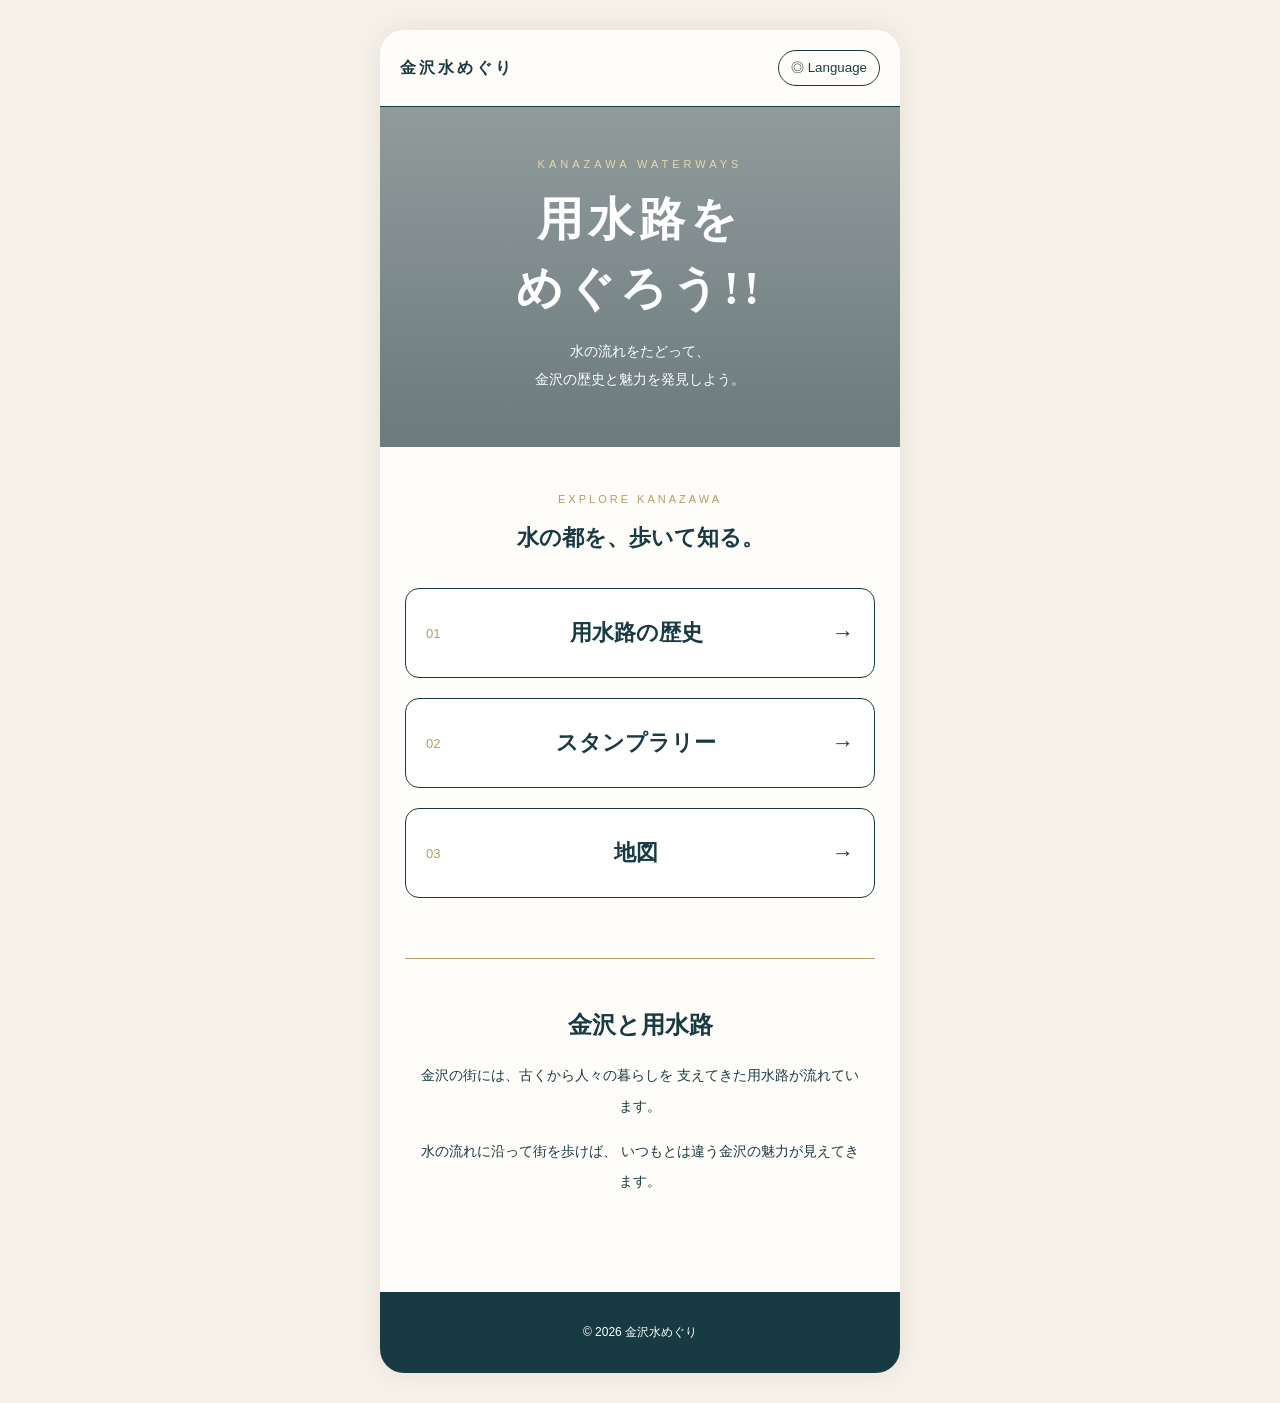
==== index.html @ 0e423199 "Add files via upload" ====
<!DOCTYPE html>
<html lang="ja">
<head>
    <meta charset="UTF-8">
    <meta name="viewport" content="width=device-width, initial-scale=1.0">
    <title>用水路をめぐろう!! | 金沢</title>
    <link rel="stylesheet" href="style.css">
</head>
<body>
    <div class="site">

        <header class="header">
            <div class="brand">金沢水めぐり</div>
            <button class="language" id="langButton" type="button">
                ◎ Language
            </button>
        </header>

        <section class="hero">
            <div class="hero-content">
                <p class="hero-subtitle">KANAZAWA WATERWAYS</p>
                <h1>用水路を<br>めぐろう!!</h1>
                <p class="hero-description">
                    水の流れをたどって、<br>
                    金沢の歴史と魅力を発見しよう。
                </p>
            </div>
        </section>

        <main>
            <p class="section-label">EXPLORE KANAZAWA</p>
            <h2>水の都を、歩いて知る。</h2>

            <div class="menu">
                <a href="history.html" class="menu-card">
                    <span class="menu-number">01</span>
                    <span class="menu-title">用水路の歴史</span>
                    <span class="menu-arrow">→</span>
                </a>

                <a href="stamp.html" class="menu-card">
                    <span class="menu-number">02</span>
                    <span class="menu-title">スタンプラリー</span>
                    <span class="menu-arrow">→</span>
                </a>

                <a href="map.html" class="menu-card">
                    <span class="menu-number">03</span>
                    <span class="menu-title">地図</span>
                    <span class="menu-arrow">→</span>
                </a>
            </div>

            <section class="introduction">
                <h2>金沢と用水路</h2>
                <p>
                    金沢の街には、古くから人々の暮らしを
                    支えてきた用水路が流れています。
                </p>
                <p>
                    水の流れに沿って街を歩けば、
                    いつもとは違う金沢の魅力が見えてきます。
                </p>
            </section>
        </main>

        <footer>
            <p>© 2026 金沢水めぐり</p>
        </footer>

    </div>

    <script src="script.js"></script>
</body>
</html>
---- style.css ----
:root {
    --navy: #183b43;
    --gold: #b69b64;
    --cream: #f6f2e9;
}

* {
    box-sizing: border-box;
}

body {
    margin: 0;
    background: var(--cream);
    color: var(--navy);
    font-family: "Yu Mincho", "Hiragino Mincho ProN", serif;
}

.site {
    max-width: 520px;
    min-height: 100vh;
    margin: auto;
    background: #fffdf9;
    box-shadow: 0 0 30px rgba(0,0,0,0.08);
}

.header {
    display: flex;
    justify-content: space-between;
    align-items: center;
    padding: 20px;
    border-bottom: 1px solid var(--navy);
}

.brand {
    font-weight: bold;
    letter-spacing: 3px;
    color: var(--navy);
    text-decoration: none;
}

.language {
    border: 1px solid var(--navy);
    border-radius: 20px;
    background: transparent;
    color: var(--navy);
    padding: 8px 12px;
    cursor: pointer;
}

.hero {
    min-height: 340px;
    display: flex;
    align-items: center;
    justify-content: center;
    text-align: center;

    background:
        linear-gradient(rgba(10,35,42,.45), rgba(10,35,42,.6)),
        url("kanazawa-water.jpg") center/cover;
    color: white;
}

.hero-content {
    padding: 30px 20px;
}

.hero-subtitle {
    font-family: sans-serif;
    font-size: 11px;
    letter-spacing: 4px;
    color: #e8d7ad;
}

.hero h1 {
    font-size: clamp(34px, 9vw, 46px);
    line-height: 1.5;
    letter-spacing: 5px;
    margin: 15px 0;
}

.hero-description {
    line-height: 2;
    font-size: 14px;
}

main {
    padding: 35px 25px 50px;
    text-align: center;
}

.section-label {
    color: var(--gold);
    font-family: sans-serif;
    font-size: 11px;
    letter-spacing: 3px;
}

main > h2 {
    font-size: 22px;
    margin-bottom: 35px;
}

.menu {
    display: flex;
    flex-direction: column;
    gap: 20px;
}

.menu-card {
    min-height: 90px;
    border: 1.5px solid var(--navy);
    border-radius: 14px;
    padding: 20px;
    display: flex;
    align-items: center;
    gap: 15px;
    color: var(--navy);
    text-decoration: none;
    background: white;
    transition: 0.2s;
}

.menu-card:hover {
    background: var(--navy);
    color: white;
    transform: translateY(-2px);
}

.menu-number {
    color: var(--gold);
    font-family: sans-serif;
    font-size: 13px;
}

.menu-title {
    flex: 1;
    font-size: 22px;
    font-weight: bold;
    text-align: center;
}

.menu-arrow {
    font-size: 22px;
}

.introduction {
    margin-top: 60px;
    padding: 30px 15px;
    border-top: 1px solid var(--gold);
}

.introduction h2 {
    font-size: 24px;
}

.introduction p {
    line-height: 2.2;
    font-size: 14px;
}

footer {
    padding: 20px;
    background: var(--navy);
    color: white;
    text-align: center;
    font-family: sans-serif;
    font-size: 12px;
}

@media (min-width: 700px) {
    .site {
        margin: 30px auto;
        border-radius: 24px;
        overflow: hidden;
    }
}


/* 歴史ページ */

.back-link {
    color: var(--navy);
    text-decoration: none;
    font-size: 13px;
}

.history-hero {
    background-color: var(--navy);
    color: white;
    padding: 55px 20px;
    text-align: center;
}

.history-hero .section-label {
    color: #dfc796;
}

.history-hero h1 {
    font-size: 32px;
    letter-spacing: 4px;
    margin: 15px 0;
}

.history-hero > p:last-child {
    font-size: 14px;
}

.history-main {
    padding: 30px 25px 60px;
    text-align: left;
}

.history-intro {
    margin-bottom: 50px;
}

.history-intro h2 {
    font-size: 22px;
    border-bottom: 1px solid var(--gold);
    padding-bottom: 15px;
}

.history-intro p,
.waterway p {
    line-height: 2;
    font-size: 15px;
}

.waterway {
    margin-bottom: 55px;
    padding-bottom: 35px;
    border-bottom: 1px solid #ddd;
}

.waterway img {
    width: 100%;
    height: 210px;
    object-fit: cover;
    border-radius: 12px;
    background: #e8e8e8;
}

.waterway-number {
    color: #a68a55;
    font-family: sans-serif;
    font-size: 12px;
    letter-spacing: 2px;
    margin-top: 20px;
}

.waterway h2 {
    font-size: 27px;
    margin: 10px 0 20px;
}

.waterway h3 {
    color: var(--navy);
    border-left: 4px solid var(--gold);
    padding-left: 12px;
    margin-top: 25px;
}

.return-button {
    display: block;
    text-align: center;
    padding: 18px;
    border: 1px solid var(--navy);
    border-radius: 12px;
    color: var(--navy);
    text-decoration: none;
    font-weight: bold;
}

.return-button:hover {
    background: var(--navy);
    color: white;
}
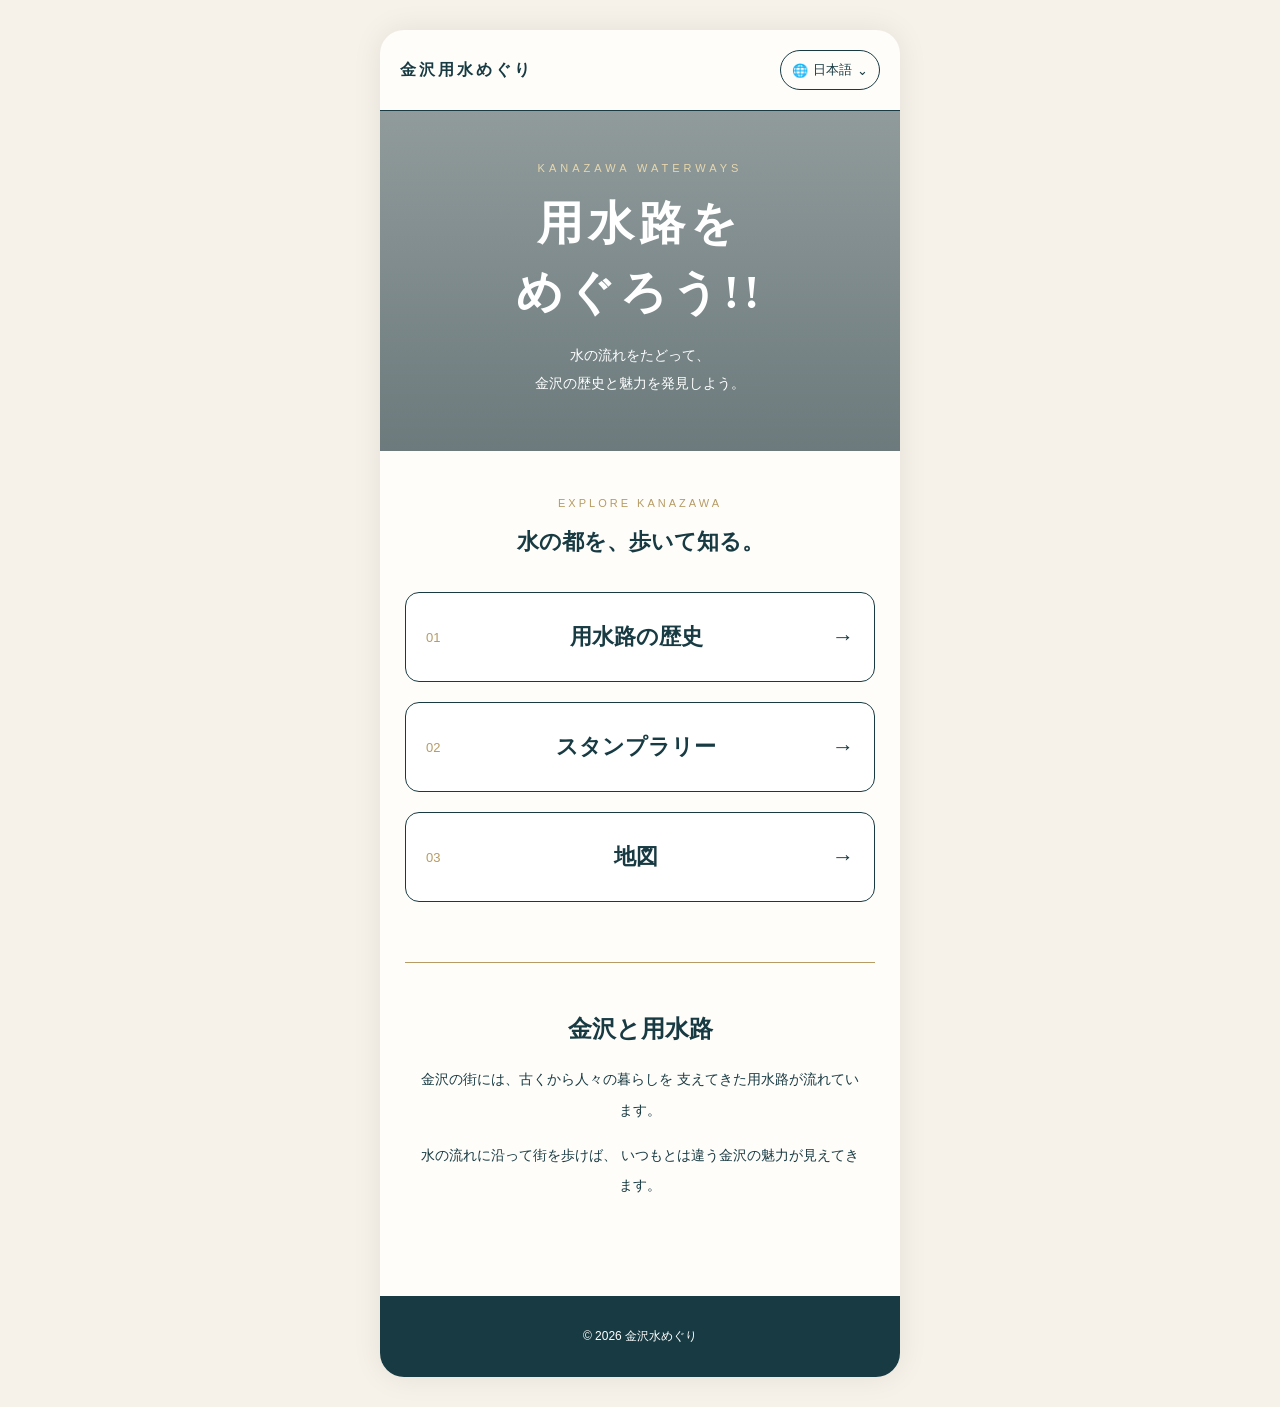
==== commit 17961f35: "Add files via upload" ====
--- a/index.html
+++ b/index.html
@@ -1,76 +1,78 @@
-
-<!DOCTYPE html>
-<html lang="ja">
-<head>
-    <meta charset="UTF-8">
-    <meta name="viewport" content="width=device-width, initial-scale=1.0">
-    <title>用水路をめぐろう!! | 金沢</title>
-    <link rel="stylesheet" href="style.css">
-</head>
-<body>
-    <div class="site">
-
-        <header class="header">
-            <div class="brand">金沢水めぐり</div>
-            <button class="language" id="langButton" type="button">
-                ◎ Language
-            </button>
-        </header>
-
-        <section class="hero">
-            <div class="hero-content">
-                <p class="hero-subtitle">KANAZAWA WATERWAYS</p>
-                <h1>用水路を<br>めぐろう!!</h1>
-                <p class="hero-description">
-                    水の流れをたどって、<br>
-                    金沢の歴史と魅力を発見しよう。
-                </p>
-            </div>
-        </section>
-
-        <main>
-            <p class="section-label">EXPLORE KANAZAWA</p>
-            <h2>水の都を、歩いて知る。</h2>
-
-            <div class="menu">
-                <a href="history.html" class="menu-card">
-                    <span class="menu-number">01</span>
-                    <span class="menu-title">用水路の歴史</span>
-                    <span class="menu-arrow">→</span>
-                </a>
-
-                <a href="stamp.html" class="menu-card">
-                    <span class="menu-number">02</span>
-                    <span class="menu-title">スタンプラリー</span>
-                    <span class="menu-arrow">→</span>
-                </a>
-
-                <a href="map.html" class="menu-card">
-                    <span class="menu-number">03</span>
-                    <span class="menu-title">地図</span>
-                    <span class="menu-arrow">→</span>
-                </a>
-            </div>
-
-            <section class="introduction">
-                <h2>金沢と用水路</h2>
-                <p>
-                    金沢の街には、古くから人々の暮らしを
-                    支えてきた用水路が流れています。
-                </p>
-                <p>
-                    水の流れに沿って街を歩けば、
-                    いつもとは違う金沢の魅力が見えてきます。
-                </p>
-            </section>
-        </main>
-
-        <footer>
-            <p>© 2026 金沢水めぐり</p>
-        </footer>
-
-    </div>
-
-    <script src="script.js"></script>
-</body>
-</html>
+
+<!DOCTYPE html>
+<html lang="ja">
+<head>
+    <meta charset="UTF-8">
+    <meta name="viewport" content="width=device-width, initial-scale=1.0">
+    <title>用水路をめぐろう!! | 金沢</title>
+    <link rel="stylesheet" href="style.css">
+    <link rel="stylesheet" href="language.css">
+</head>
+<body>
+    <div class="site">
+
+        <header class="header">
+            <div class="brand">金沢用水めぐり</div>
+            <div class="language-picker" id="languagePicker">
+      <button class="language-toggle" id="languageToggle" type="button" aria-haspopup="true" aria-expanded="false" aria-controls="languageOptions"><span aria-hidden="true">🌐</span> <span id="currentLanguage">日本語</span> <span aria-hidden="true">⌄</span></button>
+      <div class="language-options" id="languageOptions" role="menu" hidden></div>
+    </div>
+        </header>
+
+        <section class="hero">
+            <div class="hero-content">
+                <p class="hero-subtitle">KANAZAWA WATERWAYS</p>
+                <h1>用水路を<br>めぐろう!!</h1>
+                <p class="hero-description">
+                    水の流れをたどって、<br>
+                    金沢の歴史と魅力を発見しよう。
+                </p>
+            </div>
+        </section>
+
+        <main>
+            <p class="section-label">EXPLORE KANAZAWA</p>
+            <h2>水の都を、歩いて知る。</h2>
+
+            <div class="menu">
+                <a href="history.html" class="menu-card">
+                    <span class="menu-number">01</span>
+                    <span class="menu-title">用水路の歴史</span>
+                    <span class="menu-arrow">→</span>
+                </a>
+
+                <a href="stamp.html" class="menu-card">
+                    <span class="menu-number">02</span>
+                    <span class="menu-title">スタンプラリー</span>
+                    <span class="menu-arrow">→</span>
+                </a>
+
+                <a href="map.html" class="menu-card">
+                    <span class="menu-number">03</span>
+                    <span class="menu-title">地図</span>
+                    <span class="menu-arrow">→</span>
+                </a>
+            </div>
+
+            <section class="introduction">
+                <h2>金沢と用水路</h2>
+                <p>
+                    金沢の街には、古くから人々の暮らしを
+                    支えてきた用水路が流れています。
+                </p>
+                <p>
+                    水の流れに沿って街を歩けば、
+                    いつもとは違う金沢の魅力が見えてきます。
+                </p>
+            </section>
+        </main>
+
+        <footer>
+            <p>© 2026 金沢水めぐり</p>
+        </footer>
+
+    </div>
+
+    <script src="language.js"></script>
+</body>
+</html>
--- a/language.css
+++ b/language.css
@@ -0,0 +1,10 @@
+/* 全ページ共通・言語選択 */
+.header-actions { display:flex; align-items:center; gap:10px; }
+.language-picker { position:relative; flex-shrink:0; font-family:system-ui,-apple-system,sans-serif; }
+.language-toggle { display:flex; align-items:center; gap:5px; padding:9px 11px; min-height:40px; border:1px solid #183b43; border-radius:22px; background:#fffdf9; color:#183b43; font-size:13px; cursor:pointer; white-space:nowrap; }
+.language-toggle:hover,.language-toggle:focus-visible { background:#f6f2e9; outline-offset:2px; }
+.language-options { position:absolute; z-index:100; right:0; top:calc(100% + 7px); min-width:138px; padding:5px; background:#fffdf9; border:1px solid #b69b64; border-radius:12px; box-shadow:0 6px 22px #0002; }
+.language-options[hidden] { display:none; }
+.language-option { display:block; width:100%; padding:10px 12px; background:transparent; border:0; border-radius:8px; text-align:left; font-size:14px; color:#183b43; cursor:pointer; }
+.language-option:hover,.language-option:focus-visible { background:#f6f2e9; }
+@media(max-width:380px) { .header {padding:14px 10px;} .header-actions {gap:6px;} .brand {font-size:13px;letter-spacing:1px;} .back-link {font-size:11px;} .language-toggle {padding:8px;font-size:12px;} }
